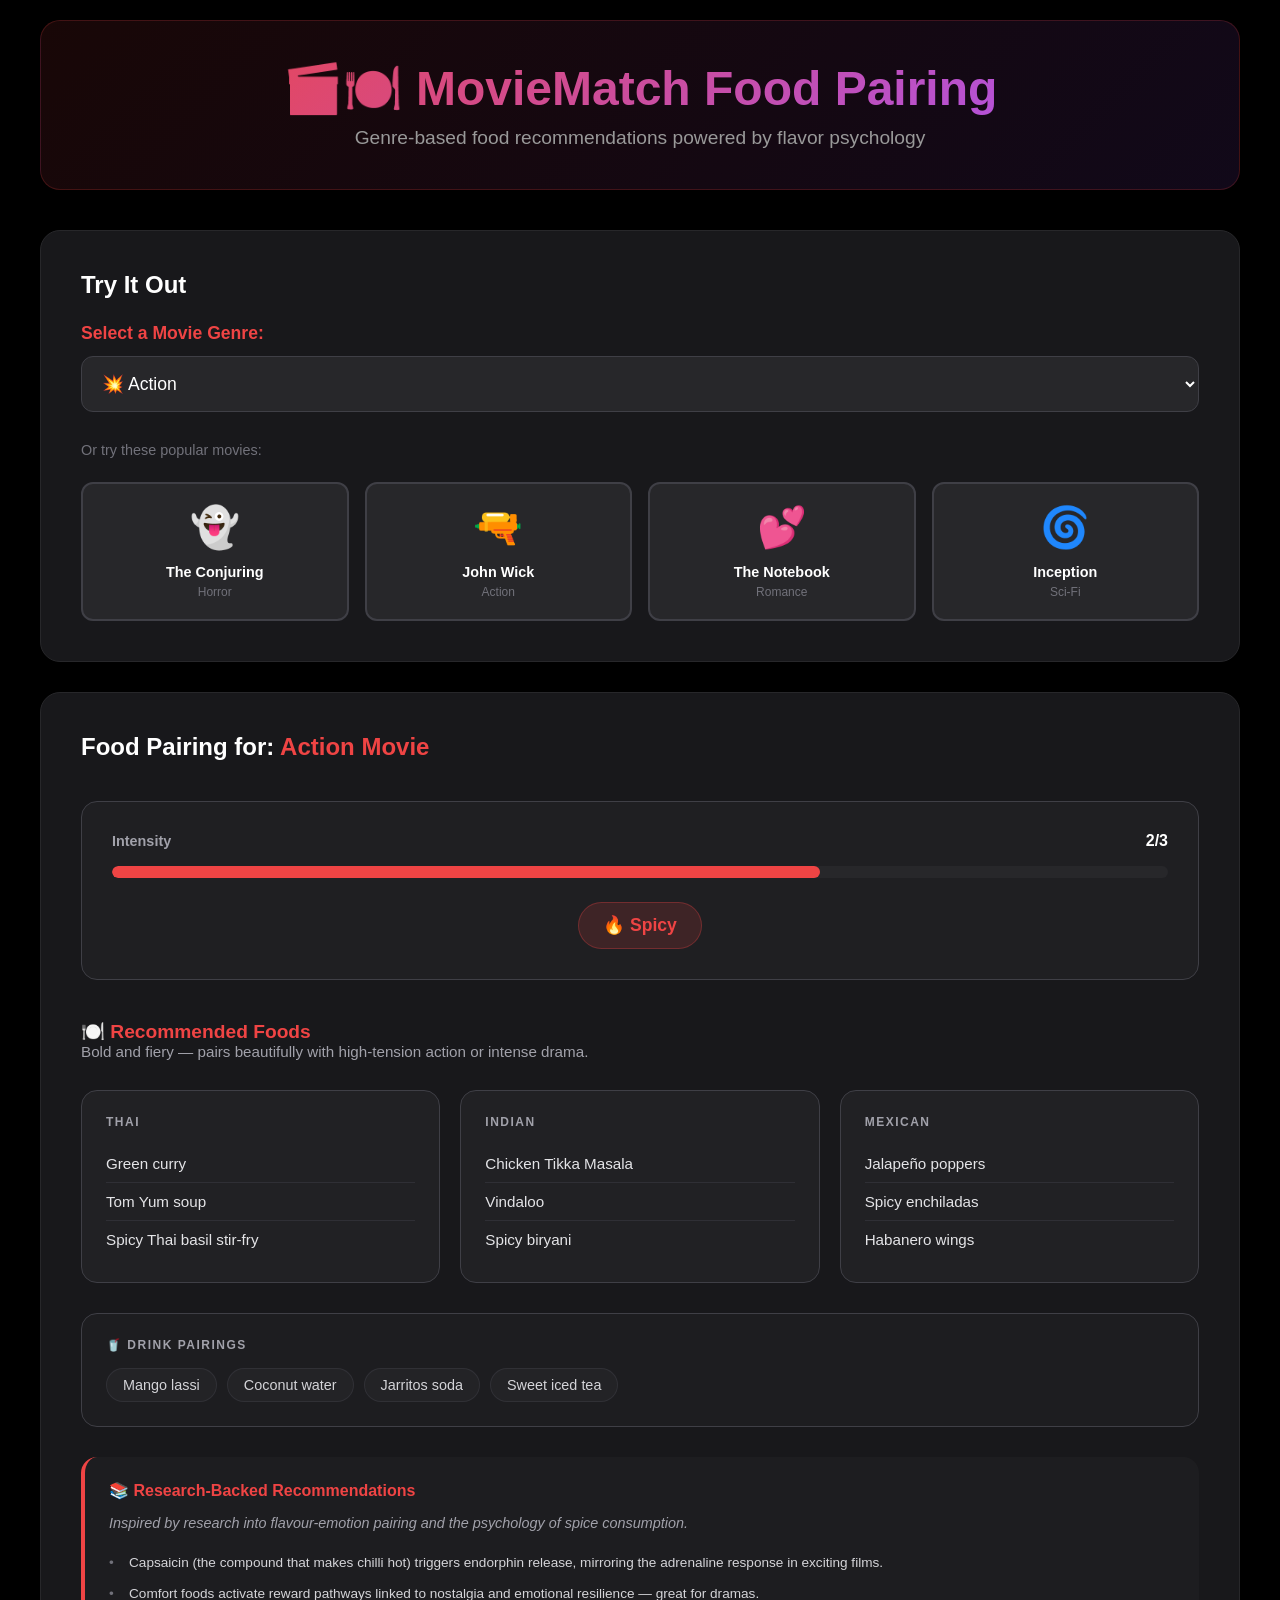
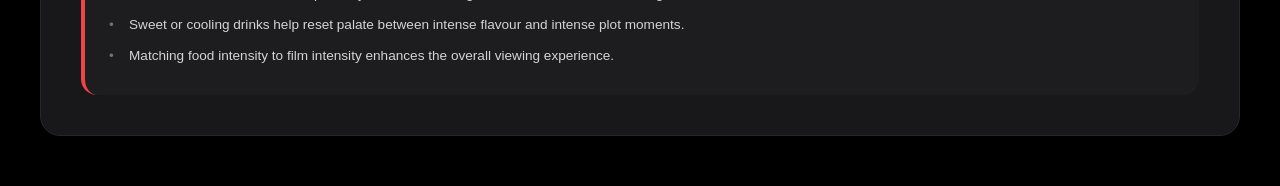
==== sensoryMatch-demo.html @ 674ee8d1 "Add files via upload" ====
<!DOCTYPE html>
<html lang="en">
<head>
    <meta charset="UTF-8">
    <meta name="viewport" content="width=device-width, initial-scale=1.0">
    <title>MovieMatch Food Pairing - Live Demo</title>
    <style>
        * {
            margin: 0;
            padding: 0;
            box-sizing: border-box;
        }

        body {
            font-family: -apple-system, BlinkMacSystemFont, 'Segoe UI', Roboto, sans-serif;
            background: #000;
            color: #fff;
            padding: 20px;
            min-height: 100vh;
        }

        .container {
            max-width: 1200px;
            margin: 0 auto;
        }

        header {
            text-align: center;
            margin-bottom: 40px;
            padding: 40px 20px;
            background: linear-gradient(135deg, rgba(239, 68, 68, 0.1) 0%, rgba(168, 85, 247, 0.1) 100%);
            border-radius: 20px;
            border: 1px solid rgba(239, 68, 68, 0.2);
        }

        h1 {
            font-size: 3rem;
            margin-bottom: 10px;
            background: linear-gradient(135deg, #ef4444 0%, #a855f7 100%);
            -webkit-background-clip: text;
            -webkit-text-fill-color: transparent;
            background-clip: text;
            font-weight: 800;
        }

        .subtitle {
            color: #999;
            font-size: 1.2rem;
        }

        .demo-section {
            background: #18181b;
            border-radius: 20px;
            padding: 40px;
            margin-bottom: 30px;
            border: 1px solid #27272a;
        }

        .movie-input {
            margin-bottom: 30px;
        }

        label {
            display: block;
            margin-bottom: 12px;
            color: #ef4444;
            font-weight: 700;
            font-size: 1.1rem;
        }

        select {
            width: 100%;
            padding: 16px;
            background: #27272a;
            border: 1px solid #3f3f46;
            border-radius: 12px;
            color: #fff;
            font-size: 1.1rem;
            cursor: pointer;
            transition: all 0.2s;
        }

        select:focus {
            outline: none;
            border-color: #ef4444;
            box-shadow: 0 0 0 3px rgba(239, 68, 68, 0.1);
        }

        select:hover {
            border-color: #52525b;
        }

        .intensity-display {
            margin: 40px 0;
            padding: 30px;
            background: rgba(39, 39, 42, 0.5);
            border-radius: 16px;
            border: 1px solid #3f3f46;
        }

        .intensity-header {
            display: flex;
            justify-content: space-between;
            align-items: center;
            margin-bottom: 16px;
        }

        .intensity-label {
            color: #a1a1aa;
            font-size: 0.9rem;
            font-weight: 600;
        }

        .intensity-value {
            color: #fff;
            font-weight: 700;
        }

        .intensity-bar-container {
            background: #27272a;
            height: 12px;
            border-radius: 6px;
            overflow: hidden;
            margin-bottom: 24px;
        }

        .intensity-bar {
            height: 100%;
            transition: width 0.6s cubic-bezier(0.4, 0, 0.2, 1), background 0.6s;
            border-radius: 6px;
        }

        .spice-badge {
            display: inline-flex;
            align-items: center;
            gap: 8px;
            padding: 12px 24px;
            border-radius: 999px;
            font-weight: 700;
            font-size: 1.1rem;
            transition: all 0.3s;
        }

        .spice-0 { background: rgba(250, 204, 21, 0.15); color: #facc15; border: 1px solid rgba(250, 204, 21, 0.3); }
        .spice-1 { background: rgba(251, 146, 60, 0.15); color: #fb923c; border: 1px solid rgba(251, 146, 60, 0.3); }
        .spice-2 { background: rgba(239, 68, 68, 0.15); color: #ef4444; border: 1px solid rgba(239, 68, 68, 0.3); }
        .spice-3 { background: rgba(220, 38, 38, 0.2); color: #dc2626; border: 1px solid rgba(220, 38, 38, 0.4); }

        .food-grid {
            display: grid;
            grid-template-columns: repeat(auto-fit, minmax(280px, 1fr));
            gap: 20px;
            margin-top: 30px;
        }

        .food-card {
            background: rgba(39, 39, 42, 0.6);
            padding: 24px;
            border-radius: 16px;
            border: 1px solid #3f3f46;
            transition: all 0.3s;
        }

        .food-card:hover {
            transform: translateY(-4px);
            border-color: #52525b;
            box-shadow: 0 8px 24px rgba(0, 0, 0, 0.4);
        }

        .food-card h3 {
            color: #a1a1aa;
            font-size: 0.75rem;
            text-transform: uppercase;
            margin-bottom: 16px;
            letter-spacing: 1.5px;
            font-weight: 700;
        }

        .food-card ul {
            list-style: none;
        }

        .food-card li {
            padding: 10px 0;
            border-bottom: 1px solid rgba(63, 63, 70, 0.5);
            color: #e4e4e7;
            font-size: 0.95rem;
        }

        .food-card li:last-child {
            border-bottom: none;
        }

        .drinks-section {
            margin-top: 30px;
            padding: 24px;
            background: rgba(39, 39, 42, 0.4);
            border-radius: 16px;
            border: 1px solid #3f3f46;
        }

        .drinks-section h3 {
            color: #a1a1aa;
            font-size: 0.75rem;
            text-transform: uppercase;
            margin-bottom: 16px;
            letter-spacing: 1.5px;
            font-weight: 700;
        }

        .drink-tags {
            display: flex;
            flex-wrap: wrap;
            gap: 10px;
        }

        .drink-tag {
            background: rgba(39, 39, 42, 0.7);
            border: 1px solid rgba(63, 63, 70, 0.5);
            color: #d4d4d8;
            padding: 8px 16px;
            border-radius: 999px;
            font-size: 0.9rem;
        }

        .research-section {
            background: rgba(39, 39, 42, 0.4);
            padding: 24px;
            border-radius: 16px;
            margin-top: 30px;
            border-left: 4px solid #ef4444;
        }

        .research-section h4 {
            color: #ef4444;
            margin-bottom: 12px;
            font-size: 1rem;
        }

        .research-section p {
            color: #a1a1aa;
            font-size: 0.9rem;
            line-height: 1.6;
            margin-bottom: 8px;
        }

        .research-section ul {
            list-style: none;
            margin-top: 12px;
        }

        .research-section li {
            color: #d4d4d8;
            font-size: 0.85rem;
            padding: 8px 0;
            padding-left: 20px;
            position: relative;
        }

        .research-section li:before {
            content: "•";
            position: absolute;
            left: 0;
            color: #71717a;
        }

        .example-movies {
            display: grid;
            grid-template-columns: repeat(auto-fit, minmax(140px, 1fr));
            gap: 16px;
            margin-top: 24px;
        }

        .example-movie {
            background: #27272a;
            padding: 20px;
            border-radius: 12px;
            text-align: center;
            cursor: pointer;
            transition: all 0.2s;
            border: 2px solid #3f3f46;
        }

        .example-movie:hover {
            border-color: #ef4444;
            transform: scale(1.05);
            box-shadow: 0 4px 16px rgba(239, 68, 68, 0.2);
        }

        .example-movie .emoji {
            font-size: 2.5rem;
            display: block;
            margin-bottom: 12px;
        }

        .example-movie strong {
            color: #fff;
            font-size: 0.9rem;
        }

        .example-movie .genre {
            color: #71717a;
            font-size: 0.75rem;
            margin-top: 4px;
        }

        h2 {
            color: #fff;
            font-size: 1.5rem;
            font-weight: 700;
        }

        h3 {
            color: #ef4444;
            font-size: 1.2rem;
            font-weight: 700;
        }

        @media (max-width: 768px) {
            h1 {
                font-size: 2rem;
            }
            .food-grid {
                grid-template-columns: 1fr;
            }
            .demo-section {
                padding: 24px;
            }
        }
    </style>
</head>
<body>
    <div class="container">
        <header>
            <h1>🎬🍽️ MovieMatch Food Pairing</h1>
            <p class="subtitle">Genre-based food recommendations powered by flavor psychology</p>
        </header>

        <div class="demo-section">
            <h2 style="margin-bottom: 24px;">Try It Out</h2>
            
            <div class="movie-input">
                <label>Select a Movie Genre:</label>
                <select id="genreSelect" onchange="updatePairing()">
                    <option value="horror">🎃 Horror</option>
                    <option value="thriller">🔪 Thriller</option>
                    <option value="crime">🕵️ Crime</option>
                    <option value="action" selected>💥 Action</option>
                    <option value="scifi">🚀 Science Fiction</option>
                    <option value="adventure">🗺️ Adventure</option>
                    <option value="fantasy">🐉 Fantasy</option>
                    <option value="mystery">🔍 Mystery</option>
                    <option value="drama">🎭 Drama</option>
                    <option value="comedy">😂 Comedy</option>
                    <option value="romance">💕 Romance</option>
                    <option value="family">👨‍👩‍👧‍👦 Family</option>
                </select>
            </div>

            <p style="color: #71717a; margin-bottom: 16px; font-size: 0.9rem;">Or try these popular movies:</p>
            <div class="example-movies">
                <div class="example-movie" onclick="setMovie('The Conjuring', 'horror')">
                    <span class="emoji">👻</span>
                    <strong>The Conjuring</strong>
                    <div class="genre">Horror</div>
                </div>
                <div class="example-movie" onclick="setMovie('John Wick', 'action')">
                    <span class="emoji">🔫</span>
                    <strong>John Wick</strong>
                    <div class="genre">Action</div>
                </div>
                <div class="example-movie" onclick="setMovie('The Notebook', 'romance')">
                    <span class="emoji">💕</span>
                    <strong>The Notebook</strong>
                    <div class="genre">Romance</div>
                </div>
                <div class="example-movie" onclick="setMovie('Inception', 'scifi')">
                    <span class="emoji">🌀</span>
                    <strong>Inception</strong>
                    <div class="genre">Sci-Fi</div>
                </div>
            </div>
        </div>

        <div class="demo-section">
            <h2 style="margin-bottom: 30px;">Food Pairing for: <span id="movieTitle" style="color: #ef4444;">Action Movie</span></h2>
            
            <div class="intensity-display">
                <div class="intensity-header">
                    <span class="intensity-label">Intensity</span>
                    <span class="intensity-value" id="intensityValue">2/3</span>
                </div>
                <div class="intensity-bar-container">
                    <div class="intensity-bar" id="intensityBar"></div>
                </div>
                <div style="text-align: center;">
                    <span class="spice-badge" id="spiceBadge">🔥 Spicy</span>
                </div>
            </div>

            <h3 style="margin: 30px 0 0 0;">🍽️ Recommended Foods</h3>
            <p style="color: #a1a1aa; margin-bottom: 20px; font-size: 0.95rem;" id="foodDescription"></p>
            
            <div class="food-grid" id="foodGrid"></div>

            <div class="drinks-section">
                <h3>🥤 Drink Pairings</h3>
                <div class="drink-tags" id="drinkTags"></div>
            </div>

            <div class="research-section">
                <h4>📚 Research-Backed Recommendations</h4>
                <p style="font-style: italic;">Inspired by research into flavour-emotion pairing and the psychology of spice consumption.</p>
                <ul>
                    <li>Capsaicin (the compound that makes chilli hot) triggers endorphin release, mirroring the adrenaline response in exciting films.</li>
                    <li>Comfort foods activate reward pathways linked to nostalgia and emotional resilience — great for dramas.</li>
                    <li>Sweet or cooling drinks help reset palate between intense flavour and intense plot moments.</li>
                    <li>Matching food intensity to film intensity enhances the overall viewing experience.</li>
                </ul>
            </div>
        </div>
    </div>

    <script>
        // FOOD DATA — matches MovieMatch.jsx exactly
        const FOOD_DATA = {
            spiceLevels: {
                0: {
                    name: "Comfort",
                    emoji: "🍕",
                    description: "Warm, familiar favourites that wrap you in cosiness — perfect for feel-good or drama films.",
                    cuisines: {
                        American: ["Grilled cheese & tomato soup", "Mac & cheese", "Classic cheeseburger"],
                        Italian: ["Spaghetti Bolognese", "Chicken Parmigiana", "Lasagna"],
                        Comfort: ["Shepherd's pie", "Fish & chips", "Banana bread"]
                    }
                },
                1: {
                    name: "Mild Kick",
                    emoji: "🌶️",
                    description: "A gentle warmth that adds depth without overpowering — ideal for adventure or light thrillers.",
                    cuisines: {
                        Mexican: ["Chicken tacos with mild salsa", "Quesadillas", "Burrito bowl"],
                        Asian: ["Teriyaki chicken rice bowl", "Pad Thai (mild)", "Gyoza dumplings"],
                        Mediterranean: ["Falafel wrap", "Shawarma plate", "Hummus platter"]
                    }
                },
                2: {
                    name: "Spicy",
                    emoji: "🔥",
                    description: "Bold and fiery — pairs beautifully with high-tension action or intense drama.",
                    cuisines: {
                        Thai: ["Green curry", "Tom Yum soup", "Spicy Thai basil stir-fry"],
                        Indian: ["Chicken Tikka Masala", "Vindaloo", "Spicy biryani"],
                        Mexican: ["Jalapeño poppers", "Spicy enchiladas", "Habanero wings"]
                    }
                },
                3: {
                    name: "Inferno",
                    emoji: "💀",
                    description: "Not for the faint-hearted. Maximum heat for maximum adrenaline — reserved for horror & extreme thrillers.",
                    cuisines: {
                        Korean: ["Buldak fire chicken", "Habanero Korean fried chicken", "Spicy tteokbokki"],
                        Indian: ["Ghost-pepper vindaloo", "Phaal curry", "Naga chicken"],
                        American: ["Carolina Reaper wings", "Extreme hot sauce challenge", "Fire-roasted jalapeño nachos"]
                    }
                }
            },
            drinkPairings: {
                comfort: ["Hot chocolate", "Apple cider", "Vanilla milkshake", "Warm tea"],
                mild: ["Mango lassi", "Ginger lemonade", "Horchata", "Sparkling water with lime"],
                spicy: ["Mango lassi", "Coconut water", "Jarritos soda", "Sweet iced tea"],
                inferno: ["Milk (seriously)", "Coconut water", "Sweet tamarind juice", "Honey lemon water"]
            }
        };

        // GENRE INTENSITY MAP — matches MovieMatch.jsx
        const GENRE_INTENSITY = {
            horror: 3,
            thriller: 2,
            crime: 2,
            action: 2,
            scifi: 1,
            adventure: 1,
            fantasy: 1,
            mystery: 1,
            drama: 0,
            comedy: 0,
            romance: 0,
            family: 0
        };

        function getSpiceLevelForGenre(genre) {
            return GENRE_INTENSITY[genre] || 0;
        }

        function getDrinksForLevel(spiceLevel) {
            const key = spiceLevel >= 3 ? "inferno" : spiceLevel === 2 ? "spicy" : spiceLevel === 1 ? "mild" : "comfort";
            return FOOD_DATA.drinkPairings[key];
        }

        function updatePairing() {
            const genre = document.getElementById('genreSelect').value;
            const genreText = document.getElementById('genreSelect').options[document.getElementById('genreSelect').selectedIndex].text;
            displayPairing(genreText.replace(/[^\w\s]/g, '').trim() + ' Movie', genre);
        }

        function setMovie(title, genre) {
            document.getElementById('genreSelect').value = genre;
            displayPairing(title, genre);
        }

        function displayPairing(title, genre) {
            // Get spice level from genre
            const spiceLevel = getSpiceLevelForGenre(genre);
            const foodInfo = FOOD_DATA.spiceLevels[spiceLevel];
            const drinks = getDrinksForLevel(spiceLevel);
            
            // Update title
            document.getElementById('movieTitle').textContent = title;
            
            // Update intensity bar (0-3 mapped to percentage)
            const intensityPercent = Math.round((spiceLevel / 3) * 100);
            const bar = document.getElementById('intensityBar');
            const barColors = ['#facc15', '#fb923c', '#ef4444', '#dc2626'];
            bar.style.width = intensityPercent + '%';
            bar.style.background = barColors[spiceLevel];
            
            // Update intensity value
            document.getElementById('intensityValue').textContent = spiceLevel + '/3';
            
            // Update spice badge
            const badge = document.getElementById('spiceBadge');
            badge.textContent = foodInfo.emoji + ' ' + foodInfo.name;
            badge.className = 'spice-badge spice-' + spiceLevel;
            
            // Update description
            document.getElementById('foodDescription').textContent = foodInfo.description;
            
            // Update food grid
            const foodGrid = document.getElementById('foodGrid');
            foodGrid.innerHTML = '';
            
            for (const [cuisine, dishes] of Object.entries(foodInfo.cuisines)) {
                const card = document.createElement('div');
                card.className = 'food-card';
                card.innerHTML = `
                    <h3>${cuisine}</h3>
                    <ul>
                        ${dishes.map(dish => `<li>${dish}</li>`).join('')}
                    </ul>
                `;
                foodGrid.appendChild(card);
            }
            
            // Update drinks
            const drinkTags = document.getElementById('drinkTags');
            drinkTags.innerHTML = drinks.slice(0, 4).map(drink => 
                `<span class="drink-tag">${drink}</span>`
            ).join('');
        }

        // Initialize with Action
        displayPairing('Action Movie', 'action');
    </script>
</body>
</html>
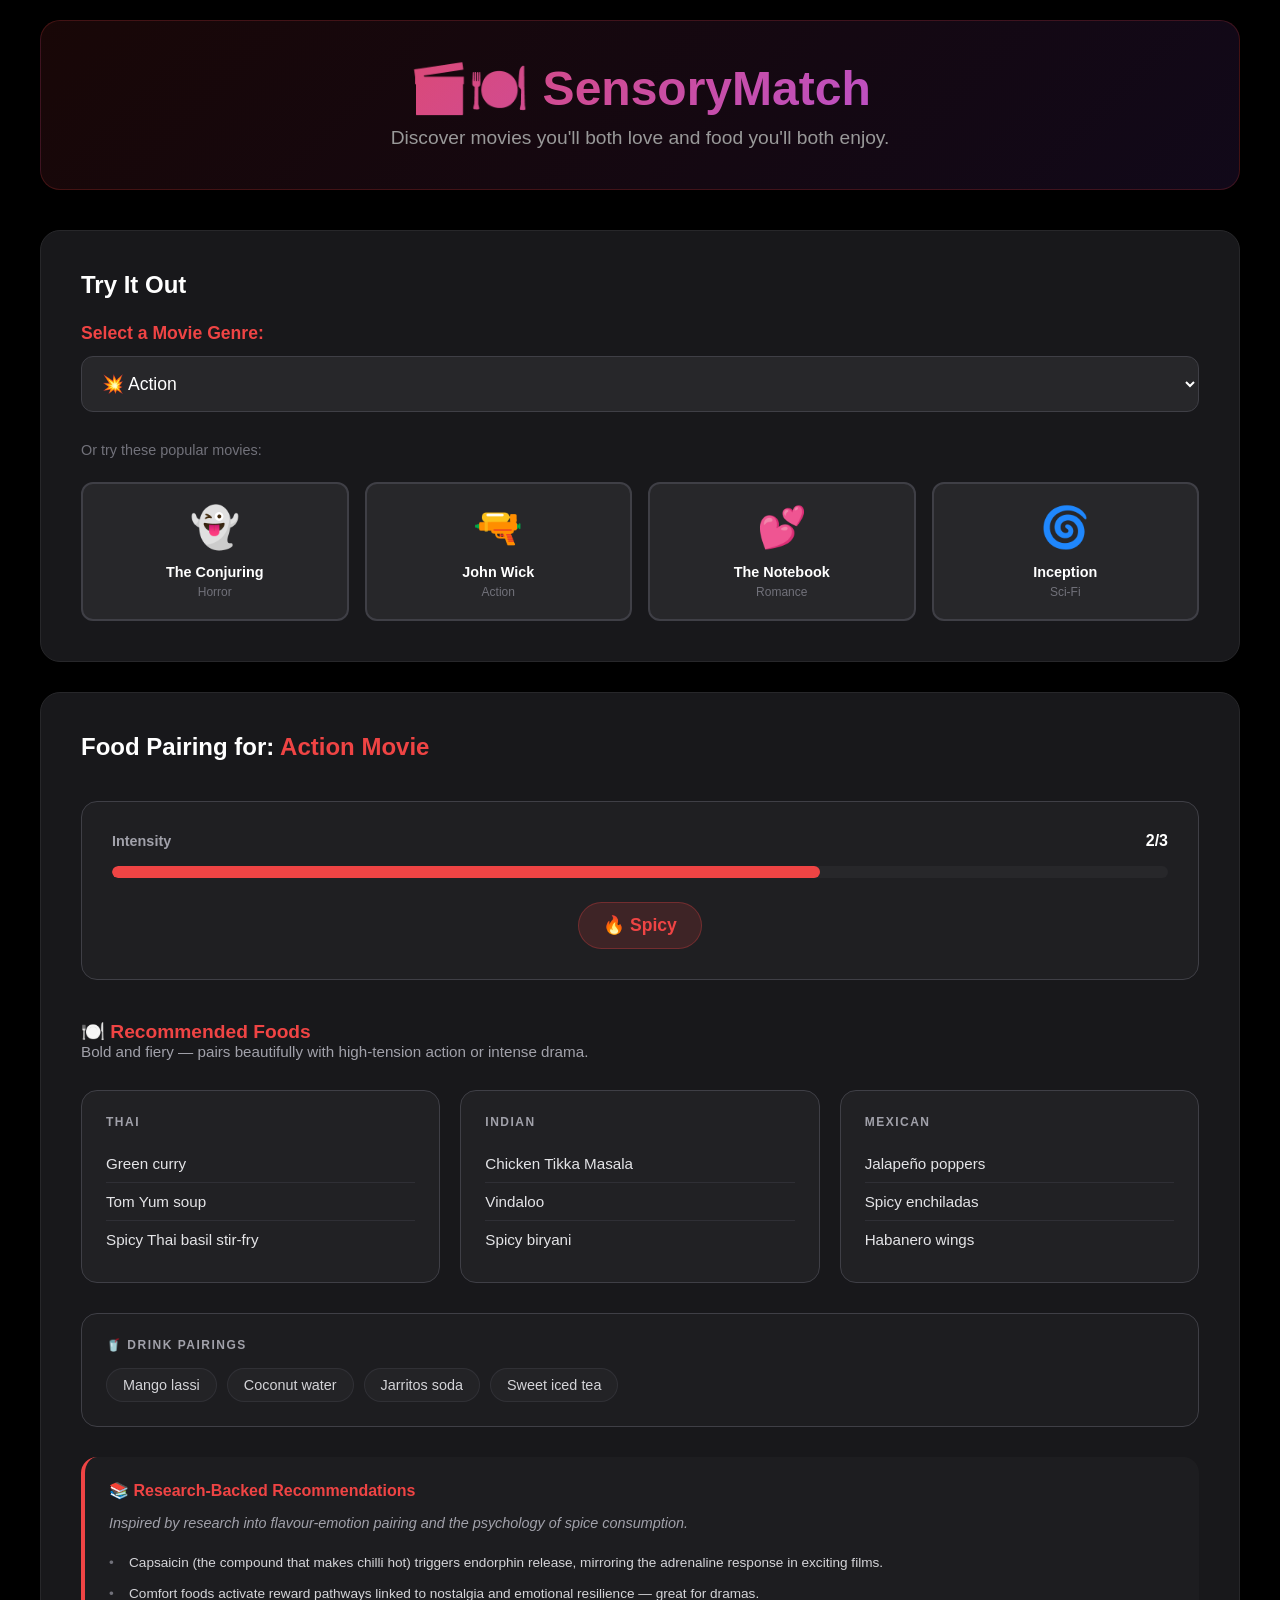
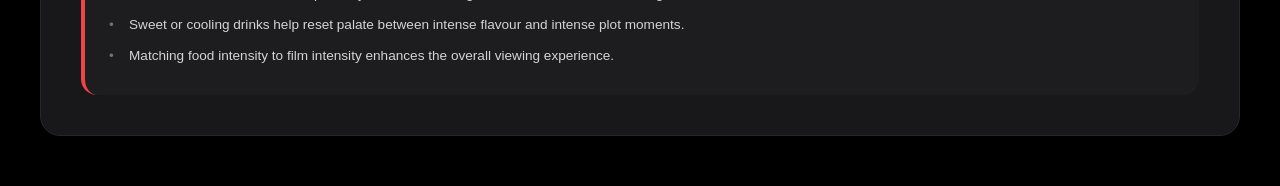
==== commit 0b1ec183: "Update sensoryMatch-demo.html" ====
--- a/sensoryMatch-demo.html
+++ b/sensoryMatch-demo.html
@@ -3,7 +3,7 @@
 <head>
     <meta charset="UTF-8">
     <meta name="viewport" content="width=device-width, initial-scale=1.0">
-    <title>MovieMatch Food Pairing - Live Demo</title>
+    <title>SensoryMatch Live Demo</title>
     <style>
         * {
             margin: 0;
@@ -332,8 +332,7 @@
 <body>
     <div class="container">
         <header>
-            <h1>🎬🍽️ MovieMatch Food Pairing</h1>
-            <p class="subtitle">Genre-based food recommendations powered by flavor psychology</p>
+            <h1>🎬🍽️ SensoryMatch </h1> <p class="subtitle">Discover movies you'll both love and food you'll both enjoy.</p>
         </header>
 
         <div class="demo-section">
